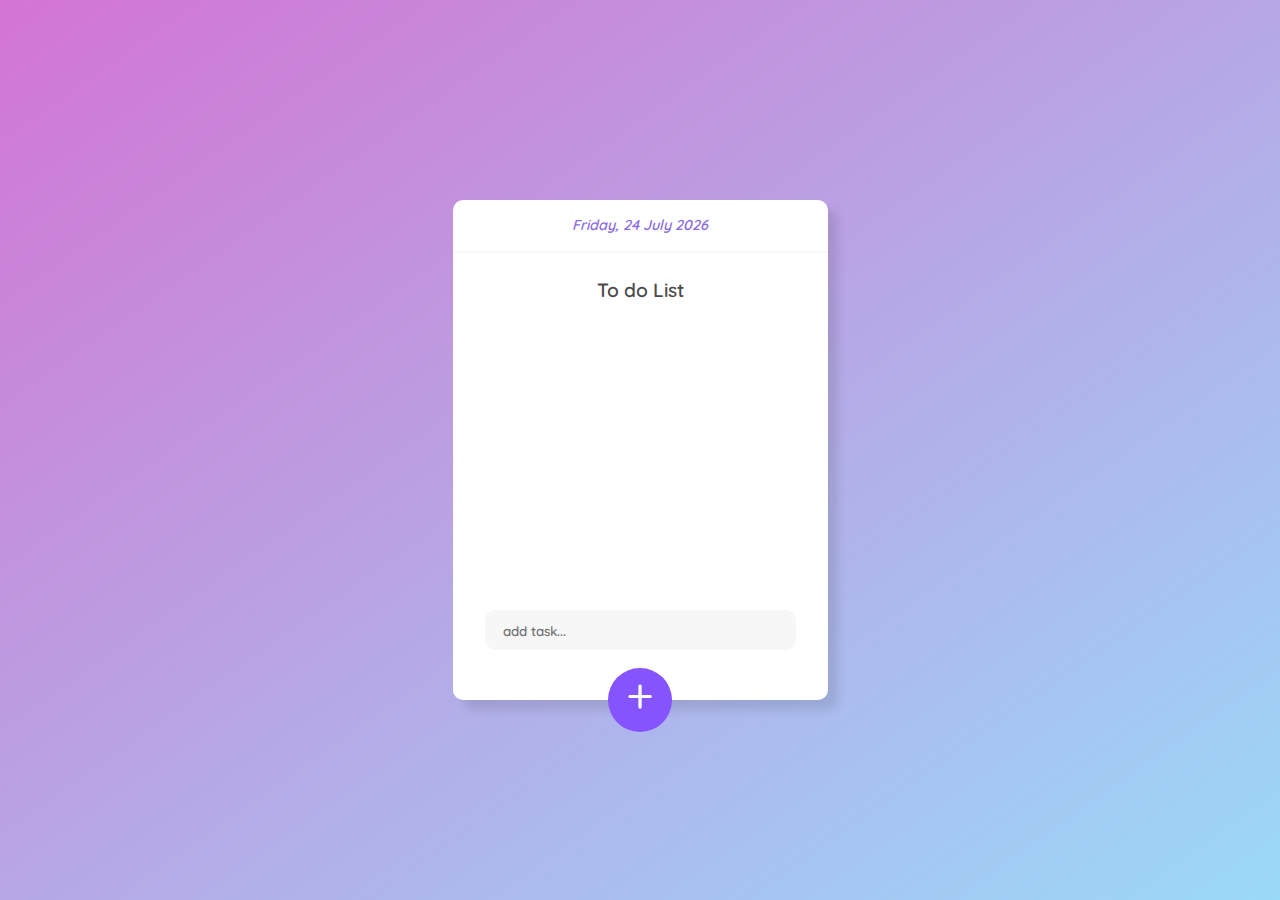
==== index.html @ 32236433 "fixed mobile scale being too small" ====
<!DOCTYPE html>
<html lang="en">
<head>
    <title>Todo</title>
    <meta name="viewport" content="width=device-width, initial-scale=1.0">
    <link href="https://fonts.googleapis.com/css?family=Quicksand&display=swap" rel="stylesheet">
    <link href="style.css" rel="stylesheet">
</head>
<body>
    <section id="background">
        <div id="list-background">
            <div id="header">
                <div id="date">Sunday, 26 January 2020</div>
                <hr>
                <div id="list-title">To do List</div>
            </div>
            <div id="task-list">
                <ul>

                </ul>
            </div>
            <div id="text-input">
                <input type="text" placeholder="add task..."></input>
            </div>
            <div id="add-task">
                <span>+</span>
            </div>
        </div>
    </section>
    <template>
        <li class="list-item">
            <input type="checkbox"></input>
            <div class="better-checkbox"></div>
            <label class="list-item-text">Temp Text</label>
        </li>
    </template>

    <script src="main.js"></script>
</body>
</html>
---- style.css ----
body {
    margin: 0;
    font-family: 'Quicksand', sans-serif;
    font-weight: 400 !important;
    color: rgb(75, 75, 75);
}

#background {
    background: linear-gradient(to top left, #9bd9f8 0%, #d374d3 100%);
    width: 100vw;
    height: 100vh;
}

#list-background {
    background-color: white;
    
    max-width: 375px;
    height: 500px;

    position: absolute;
	top:0;
	bottom: 0;
	left: 0;
	right: 0;
    
    margin: auto;
    
    border-radius: 10px;
    box-shadow: 10px 10px 10px rgba(0, 0, 0, 0.1);
}

@media screen and (max-width: 405px) {
    #list-background {
        margin: auto 15px;
    }
}

#header {
    text-align: center;
}

#date {
    color: #8d6ce1;
    font-style: italic;
    font-weight: 600;
    font-size: 0.9em;
    margin-top: 1.1em;
}

#header hr {
    border: 1px solid rgb(248, 248, 248);
    margin: 1.1em 0 0;
}

#list-title {
    font-weight: 600;
    font-size: 1.2em;
    margin-top: 1.3em;
}

#task-list {
    display: block;
    margin: 2em;
}

#task-list ul {
    list-style-type: none;
    padding: 0;
    margin: 0;
    overflow: auto;
    height: 260px;

    -ms-overflow-style: none;
}

#task-list ul::-webkit-scrollbar {
    display: none;
}

.list-item {
    float: left;
    width: 90%;
    padding: 0 5%;
    border-radius: 10px;
    transition-duration: 0.2s;
}

.list-item:hover {
    transition-duration: 0.2s;
    background-color: rgb(247, 247, 247);
}

.list-item-text {
    display: inline-block;
    word-wrap: break-word;
    font-weight: 600;
}

input[type='checkbox'] {
    opacity: 0;
    position: relative;
    cursor: pointer;
    top: 10.5px;
    right: 0;
    float: right;
    margin: auto;

    height: 20px;
    width: 20px;

    z-index: 100;
}

.better-checkbox {
    border-radius: 10px;
    transition-duration: 0.2s;
    background-color: rgb(247, 247, 247);
    border: 1px solid rgb(172, 172, 172);

    position: relative;
    height: 18px;
    width: 18px;
    right: -20px;
    float: right;

    margin: 10px 0;
}

input:checked ~ .better-checkbox {
    transition-duration: 0.2s;
    background-color: #8554ff;
}

input:checked ~ label {
    text-decoration: line-through;
    color: #767678;
}

label {
    padding: 10px 0;
    float: left;
    width: 85%;
}

#text-input {
    position: absolute;
    bottom: 50px;
    margin: 0 2em;
    background-color: rgb(247, 247, 247);
    border-radius: 10px;
    height: 20px;
    width: calc(-4em + 90%);
    padding: 10px 5%;
}

#text-input input {
    height: 20px;
    width: 100%;
    border: 0px;
    background-color: rgb(247, 247, 247);
    padding: 0;
    font-family: 'Quicksand', sans-serif;
    font-weight: 600;
    color: rgb(75, 75, 75);
}

#text-input input:focus{
    outline: none;
}

#add-task {
    position: absolute;
    background-color: #8554ff;
    width: 4em;
    height: 4em;
    border-radius: 50%;
    bottom: -2em;
    left: calc(-2em + 50%);
    cursor: pointer;
    
    -moz-user-select: none; 
    -webkit-user-select: none; 
    -ms-user-select: none; 
    user-select: none;
    -o-user-select: none;
}

#add-task span {
    position: absolute;
    bottom: 7px;
    left: calc(-13.945px + 50%);
    font-size: 3.1em;
    color: white;
}
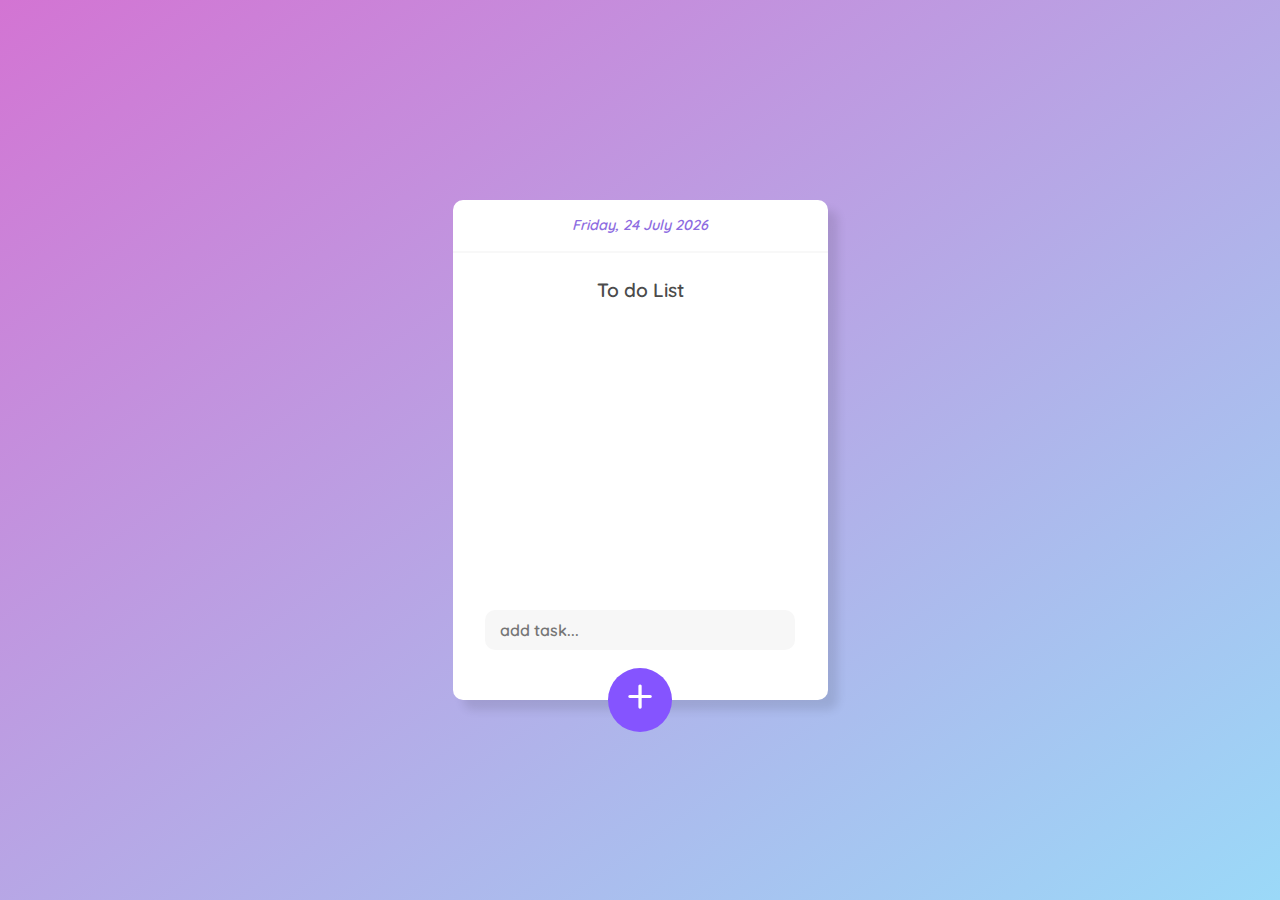
==== commit 41d15674: "small visual tweaks" ====
--- a/style.css
+++ b/style.css
@@ -94,6 +94,7 @@
     display: inline-block;
     word-wrap: break-word;
     font-weight: 600;
+    font-size: 1em;
 }
 
 input[type='checkbox'] {
@@ -133,7 +134,7 @@
 
 input:checked ~ label {
     text-decoration: line-through;
-    color: #767678;
+    color: #b6b6b8;
 }
 
 label {
@@ -149,8 +150,8 @@
     background-color: rgb(247, 247, 247);
     border-radius: 10px;
     height: 20px;
-    width: calc(-4em + 90%);
-    padding: 10px 5%;
+    width: calc((100% - 4em) * 0.9);
+    padding: 10px calc((100% - 4em) * 0.05);
 }
 
 #text-input input {
@@ -162,6 +163,7 @@
     font-family: 'Quicksand', sans-serif;
     font-weight: 600;
     color: rgb(75, 75, 75);
+    font-size: 1em;
 }
 
 #text-input input:focus{
